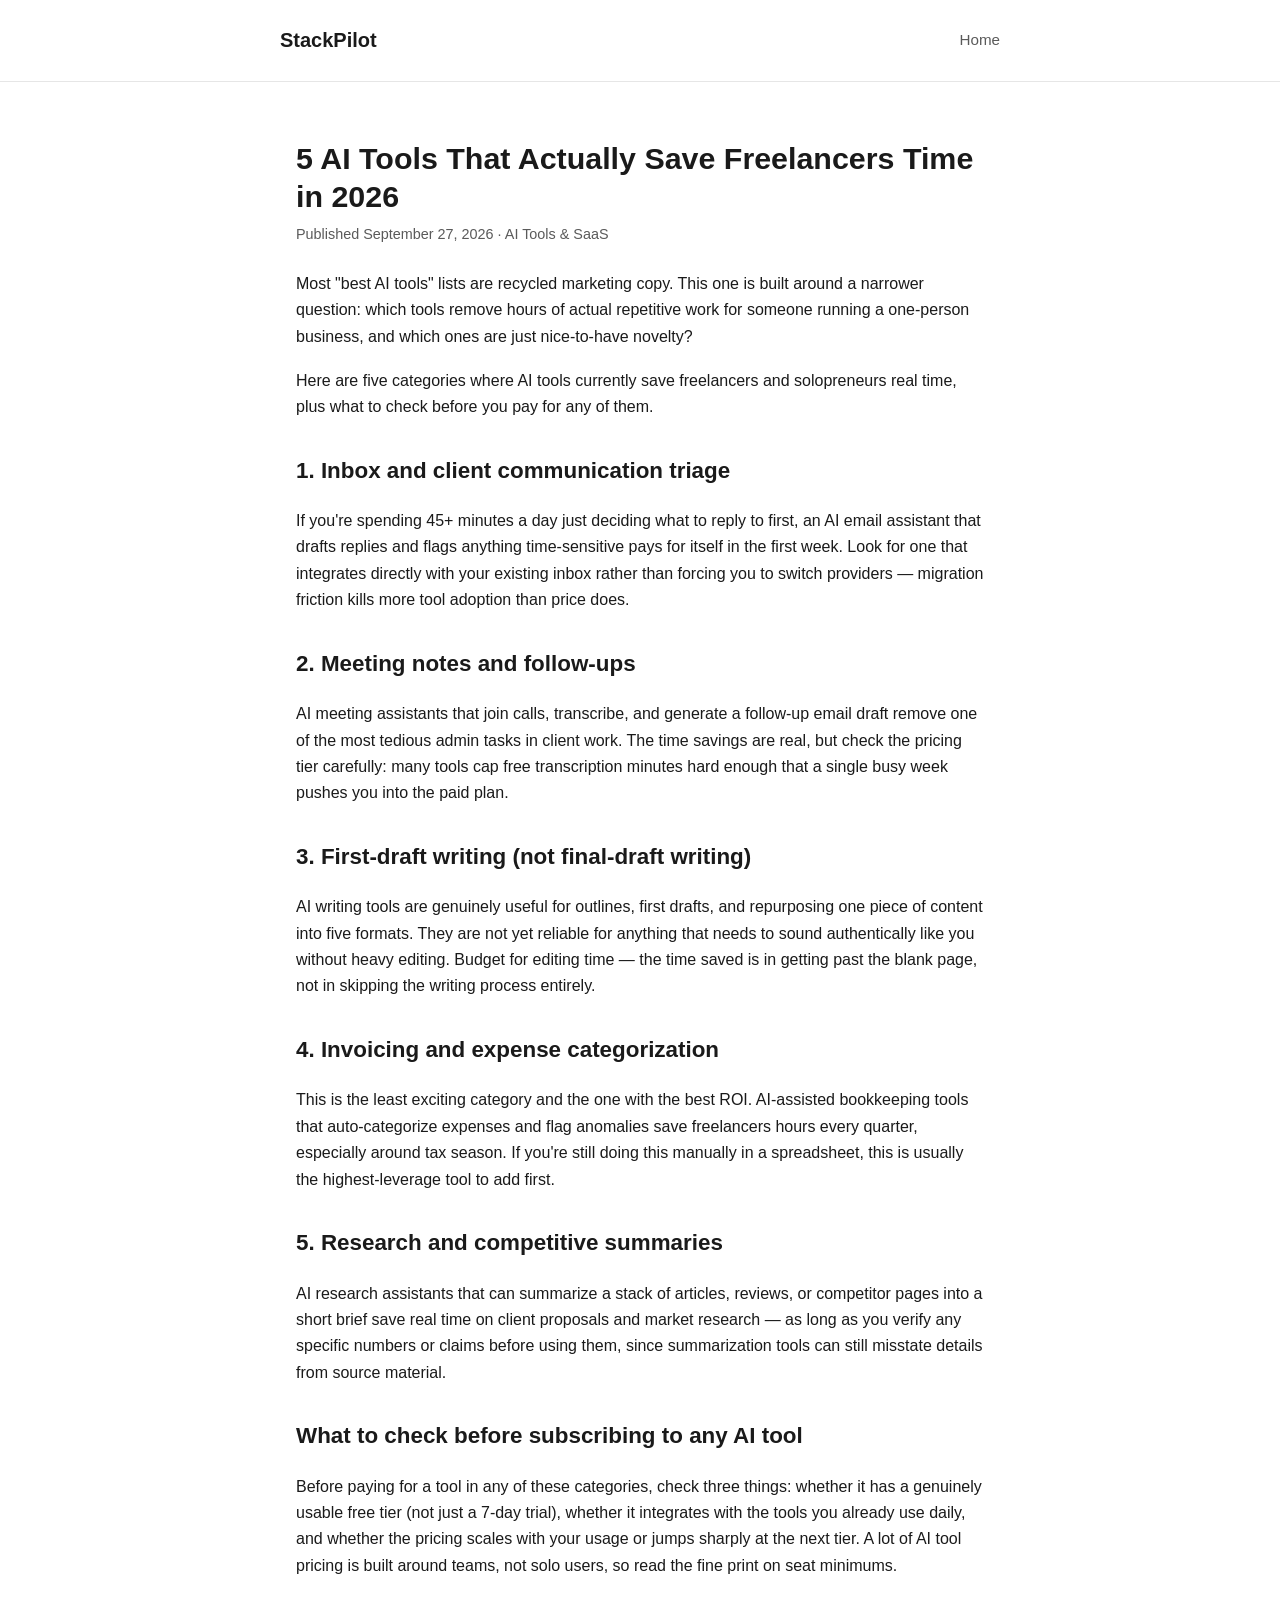
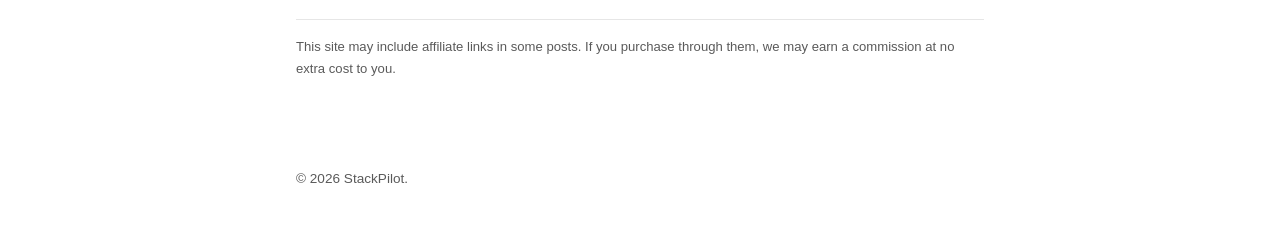
==== posts/ai-tools-that-actually-save-freelancers-time.html @ 928cd44a "Switch site to English, niche: AI tools & SaaS for solopreneurs (StackPilot)" ====
<!DOCTYPE html>
<html lang="en">
<head>
<meta charset="UTF-8">
<meta name="viewport" content="width=device-width, initial-scale=1.0">
<title>5 AI Tools That Actually Save Freelancers Time in 2026 | StackPilot</title>
<meta name="description" content="A no-hype comparison of AI tools solopreneurs and freelancers use to cut hours of repetitive work, with pricing and who each tool actually fits.">
<link rel="canonical" href="https://yunkwani.github.io/pagina1/posts/ai-tools-that-actually-save-freelancers-time.html">
<meta property="og:title" content="5 AI Tools That Actually Save Freelancers Time in 2026">
<meta property="og:description" content="A no-hype comparison of AI tools solopreneurs and freelancers use to cut hours of repetitive work.">
<meta property="og:type" content="article">
<link rel="stylesheet" href="../assets/style.css">
</head>
<body>
<header>
  <div class="wrap">
    <a class="brand" href="../index.html">StackPilot</a>
    <nav><a href="../index.html">Home</a></nav>
  </div>
</header>
<main>
<article>
  <h1>5 AI Tools That Actually Save Freelancers Time in 2026</h1>
  <p class="meta">Published September 27, 2026 · AI Tools & SaaS</p>

  <p>Most "best AI tools" lists are recycled marketing copy. This one is built around a narrower question: which tools remove hours of actual repetitive work for someone running a one-person business, and which ones are just nice-to-have novelty?</p>

  <p>Here are five categories where AI tools currently save freelancers and solopreneurs real time, plus what to check before you pay for any of them.</p>

  <h2>1. Inbox and client communication triage</h2>
  <p>If you're spending 45+ minutes a day just deciding what to reply to first, an AI email assistant that drafts replies and flags anything time-sensitive pays for itself in the first week. Look for one that integrates directly with your existing inbox rather than forcing you to switch providers — migration friction kills more tool adoption than price does.</p>

  <h2>2. Meeting notes and follow-ups</h2>
  <p>AI meeting assistants that join calls, transcribe, and generate a follow-up email draft remove one of the most tedious admin tasks in client work. The time savings are real, but check the pricing tier carefully: many tools cap free transcription minutes hard enough that a single busy week pushes you into the paid plan.</p>

  <h2>3. First-draft writing (not final-draft writing)</h2>
  <p>AI writing tools are genuinely useful for outlines, first drafts, and repurposing one piece of content into five formats. They are not yet reliable for anything that needs to sound authentically like you without heavy editing. Budget for editing time — the time saved is in getting past the blank page, not in skipping the writing process entirely.</p>

  <h2>4. Invoicing and expense categorization</h2>
  <p>This is the least exciting category and the one with the best ROI. AI-assisted bookkeeping tools that auto-categorize expenses and flag anomalies save freelancers hours every quarter, especially around tax season. If you're still doing this manually in a spreadsheet, this is usually the highest-leverage tool to add first.</p>

  <h2>5. Research and competitive summaries</h2>
  <p>AI research assistants that can summarize a stack of articles, reviews, or competitor pages into a short brief save real time on client proposals and market research — as long as you verify any specific numbers or claims before using them, since summarization tools can still misstate details from source material.</p>

  <h2>What to check before subscribing to any AI tool</h2>
  <p>Before paying for a tool in any of these categories, check three things: whether it has a genuinely usable free tier (not just a 7-day trial), whether it integrates with the tools you already use daily, and whether the pricing scales with your usage or jumps sharply at the next tier. A lot of AI tool pricing is built around teams, not solo users, so read the fine print on seat minimums.</p>

  <div class="affiliate-disclosure">
    This site may include affiliate links in some posts. If you purchase through them, we may earn a commission at no extra cost to you.
  </div>
</article>
</main>
<footer>
  &copy; 2026 StackPilot.
</footer>
</body>
</html>
---- assets/style.css ----
:root {
  --bg: #ffffff;
  --fg: #1a1a1a;
  --muted: #5a5a5a;
  --accent: #1a6b4a;
  --border: #e6e6e6;
  --max-width: 720px;
}

* { box-sizing: border-box; }

body {
  margin: 0;
  font-family: -apple-system, BlinkMacSystemFont, "Segoe UI", Roboto, Helvetica, Arial, sans-serif;
  color: var(--fg);
  background: var(--bg);
  line-height: 1.65;
}

header {
  border-bottom: 1px solid var(--border);
  padding: 1.5rem 1rem;
}

header .wrap {
  max-width: var(--max-width);
  margin: 0 auto;
  display: flex;
  justify-content: space-between;
  align-items: center;
}

header a.brand {
  font-weight: 700;
  font-size: 1.25rem;
  color: var(--fg);
  text-decoration: none;
}

nav a {
  color: var(--muted);
  text-decoration: none;
  margin-left: 1.25rem;
  font-size: 0.95rem;
}

nav a:hover { color: var(--accent); }

main {
  max-width: var(--max-width);
  margin: 0 auto;
  padding: 2rem 1rem 4rem;
}

h1 { font-size: 1.9rem; line-height: 1.25; margin-bottom: 0.5rem; }
h2 { font-size: 1.4rem; margin-top: 2rem; }

.meta {
  color: var(--muted);
  font-size: 0.9rem;
  margin-bottom: 1.5rem;
}

.post-list-item {
  padding: 1.25rem 0;
  border-bottom: 1px solid var(--border);
}

.post-list-item h2 {
  margin: 0 0 0.35rem;
  font-size: 1.2rem;
}

.post-list-item h2 a {
  color: var(--fg);
  text-decoration: none;
}

.post-list-item h2 a:hover { color: var(--accent); }

.post-list-item p { color: var(--muted); margin: 0; }

article p { margin: 0 0 1.1rem; }

.affiliate-disclosure {
  font-size: 0.82rem;
  color: var(--muted);
  border-top: 1px solid var(--border);
  margin-top: 2.5rem;
  padding-top: 1rem;
}

footer {
  max-width: var(--max-width);
  margin: 0 auto;
  padding: 1.5rem 1rem 3rem;
  color: var(--muted);
  font-size: 0.85rem;
}

.ad-slot {
  margin: 2rem 0;
  text-align: center;
  color: var(--muted);
  font-size: 0.75rem;
}

@media (prefers-color-scheme: dark) {
  :root {
    --bg: #12130f;
    --fg: #f1f1ec;
    --muted: #9a9a92;
    --border: #2a2b26;
  }
}
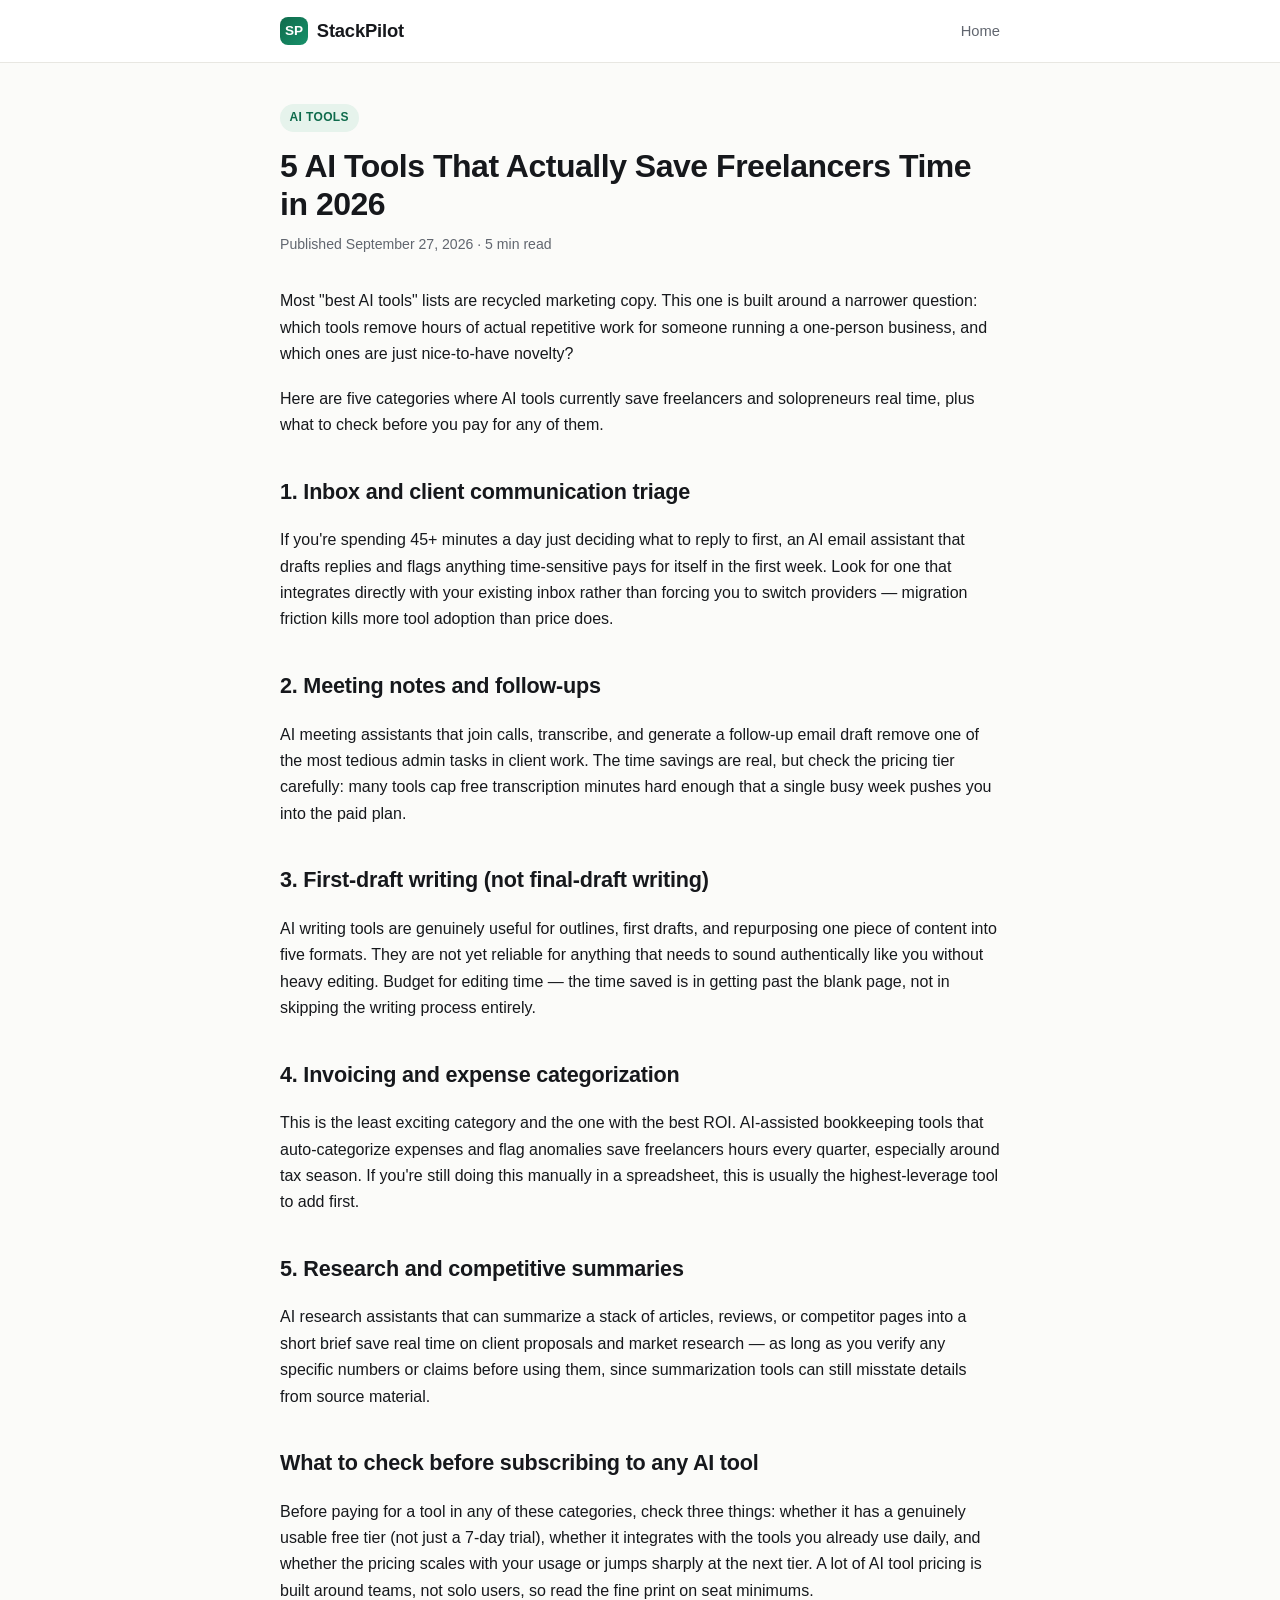
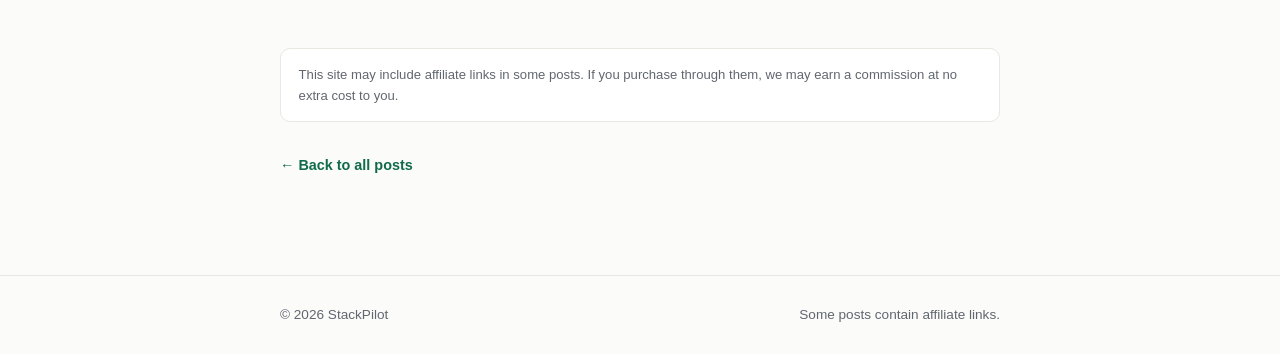
==== commit f9aa7f3c: "Redesign site: header logo, hero, post cards, tags, reading time" ====
--- a/posts/ai-tools-that-actually-save-freelancers-time.html
+++ b/posts/ai-tools-that-actually-save-freelancers-time.html
@@ -5,23 +5,25 @@
 <meta name="viewport" content="width=device-width, initial-scale=1.0">
 <title>5 AI Tools That Actually Save Freelancers Time in 2026 | StackPilot</title>
 <meta name="description" content="A no-hype comparison of AI tools solopreneurs and freelancers use to cut hours of repetitive work, with pricing and who each tool actually fits.">
-<link rel="canonical" href="https://yunkwani.github.io/pagina1/posts/ai-tools-that-actually-save-freelancers-time.html">
+<link rel="canonical" href="https://yunkwani.github.io/stackpilot/posts/ai-tools-that-actually-save-freelancers-time.html">
 <meta property="og:title" content="5 AI Tools That Actually Save Freelancers Time in 2026">
 <meta property="og:description" content="A no-hype comparison of AI tools solopreneurs and freelancers use to cut hours of repetitive work.">
 <meta property="og:type" content="article">
 <link rel="stylesheet" href="../assets/style.css">
+<script async src="https://pagead2.googlesyndication.com/pagead/js/adsbygoogle.js?client=ca-pub-8900400906289730" crossorigin="anonymous"></script>
 </head>
 <body>
-<header>
+<header class="site">
   <div class="wrap">
-    <a class="brand" href="../index.html">StackPilot</a>
-    <nav><a href="../index.html">Home</a></nav>
+    <a class="brand" href="../index.html"><span class="brand-mark">SP</span>StackPilot</a>
+    <nav class="site-nav"><a href="../index.html">Home</a></nav>
   </div>
 </header>
-<main>
+<main class="post-main">
 <article>
+  <span class="tag-chip">AI Tools</span>
   <h1>5 AI Tools That Actually Save Freelancers Time in 2026</h1>
-  <p class="meta">Published September 27, 2026 · AI Tools & SaaS</p>
+  <p class="meta">Published September 27, 2026 · 5 min read</p>
 
   <p>Most "best AI tools" lists are recycled marketing copy. This one is built around a narrower question: which tools remove hours of actual repetitive work for someone running a one-person business, and which ones are just nice-to-have novelty?</p>
 
@@ -48,10 +50,15 @@
   <div class="affiliate-disclosure">
     This site may include affiliate links in some posts. If you purchase through them, we may earn a commission at no extra cost to you.
   </div>
+
+  <a class="back-link" href="../index.html">&larr; Back to all posts</a>
 </article>
 </main>
-<footer>
-  &copy; 2026 StackPilot.
+<footer class="site">
+  <div class="wrap">
+    <span>&copy; 2026 StackPilot</span>
+    <span>Some posts contain affiliate links.</span>
+  </div>
 </footer>
 </body>
 </html>
--- a/assets/style.css
+++ b/assets/style.css
@@ -1,13 +1,19 @@
 :root {
-  --bg: #ffffff;
-  --fg: #1a1a1a;
-  --muted: #5a5a5a;
-  --accent: #1a6b4a;
-  --border: #e6e6e6;
-  --max-width: 720px;
+  --bg: #fbfbf9;
+  --surface: #ffffff;
+  --fg: #16181c;
+  --muted: #61666f;
+  --accent: #0f6b4c;
+  --accent-soft: #e6f3ec;
+  --border: #e8e7e2;
+  --shadow: 0 1px 2px rgba(20, 20, 20, 0.04), 0 8px 24px rgba(20, 20, 20, 0.05);
+  --max-width: 760px;
+  --radius: 14px;
 }
 
 * { box-sizing: border-box; }
+
+html { scroll-behavior: smooth; }
 
 body {
   margin: 0;
@@ -15,87 +21,213 @@
   color: var(--fg);
   background: var(--bg);
   line-height: 1.65;
-}
-
-header {
+  -webkit-font-smoothing: antialiased;
+}
+
+a { color: inherit; }
+
+header.site {
   border-bottom: 1px solid var(--border);
-  padding: 1.5rem 1rem;
-}
-
-header .wrap {
+  background: var(--surface);
+  position: sticky;
+  top: 0;
+  z-index: 10;
+}
+
+header.site .wrap {
   max-width: var(--max-width);
   margin: 0 auto;
   display: flex;
   justify-content: space-between;
   align-items: center;
-}
-
-header a.brand {
+  padding: 1rem 1.25rem;
+}
+
+a.brand {
+  display: flex;
+  align-items: center;
+  gap: 0.55rem;
   font-weight: 700;
-  font-size: 1.25rem;
+  font-size: 1.15rem;
   color: var(--fg);
   text-decoration: none;
-}
-
-nav a {
-  color: var(--muted);
-  text-decoration: none;
-  margin-left: 1.25rem;
-  font-size: 0.95rem;
-}
-
-nav a:hover { color: var(--accent); }
+  letter-spacing: -0.01em;
+}
+
+.brand-mark {
+  width: 28px;
+  height: 28px;
+  border-radius: 8px;
+  background: linear-gradient(135deg, var(--accent), #17916a);
+  display: flex;
+  align-items: center;
+  justify-content: center;
+  color: #fff;
+  font-size: 0.85rem;
+  font-weight: 800;
+  flex-shrink: 0;
+}
+
+nav.site-nav a {
+  color: var(--muted);
+  text-decoration: none;
+  margin-left: 1.5rem;
+  font-size: 0.92rem;
+  font-weight: 500;
+}
+
+nav.site-nav a:hover { color: var(--accent); }
+
+.hero {
+  max-width: var(--max-width);
+  margin: 0 auto;
+  padding: 3rem 1.25rem 2rem;
+}
+
+.hero .eyebrow {
+  display: inline-block;
+  font-size: 0.78rem;
+  font-weight: 700;
+  letter-spacing: 0.06em;
+  text-transform: uppercase;
+  color: var(--accent);
+  background: var(--accent-soft);
+  padding: 0.3rem 0.65rem;
+  border-radius: 999px;
+  margin-bottom: 1rem;
+}
+
+.hero h1 {
+  font-size: 2.3rem;
+  line-height: 1.15;
+  margin: 0 0 0.75rem;
+  letter-spacing: -0.02em;
+}
+
+.hero p.lede {
+  color: var(--muted);
+  font-size: 1.05rem;
+  max-width: 46ch;
+  margin: 0;
+}
 
 main {
   max-width: var(--max-width);
   margin: 0 auto;
-  padding: 2rem 1rem 4rem;
-}
-
-h1 { font-size: 1.9rem; line-height: 1.25; margin-bottom: 0.5rem; }
-h2 { font-size: 1.4rem; margin-top: 2rem; }
+  padding: 0 1.25rem 4rem;
+}
+
+main.post-main { padding-top: 2.5rem; }
+
+.tag-chip {
+  display: inline-block;
+  font-size: 0.75rem;
+  font-weight: 700;
+  letter-spacing: 0.03em;
+  text-transform: uppercase;
+  color: var(--accent);
+  background: var(--accent-soft);
+  padding: 0.25rem 0.6rem;
+  border-radius: 999px;
+  margin-bottom: 0.9rem;
+}
+
+article h1 {
+  font-size: 2rem;
+  line-height: 1.2;
+  margin: 0 0 0.6rem;
+  letter-spacing: -0.015em;
+}
 
 .meta {
   color: var(--muted);
-  font-size: 0.9rem;
-  margin-bottom: 1.5rem;
-}
-
-.post-list-item {
-  padding: 1.25rem 0;
-  border-bottom: 1px solid var(--border);
-}
-
-.post-list-item h2 {
-  margin: 0 0 0.35rem;
+  font-size: 0.88rem;
+  margin-bottom: 2rem;
+}
+
+.post-grid {
+  display: flex;
+  flex-direction: column;
+  gap: 1rem;
+}
+
+.post-card {
+  background: var(--surface);
+  border: 1px solid var(--border);
+  border-radius: var(--radius);
+  padding: 1.4rem 1.5rem;
+  box-shadow: var(--shadow);
+  transition: transform 0.15s ease, box-shadow 0.15s ease;
+}
+
+.post-card:hover {
+  transform: translateY(-2px);
+  box-shadow: 0 2px 4px rgba(20,20,20,0.06), 0 14px 30px rgba(20,20,20,0.08);
+}
+
+.post-card h2 {
+  margin: 0 0 0.5rem;
   font-size: 1.2rem;
-}
-
-.post-list-item h2 a {
+  letter-spacing: -0.01em;
+}
+
+.post-card h2 a {
   color: var(--fg);
   text-decoration: none;
 }
 
-.post-list-item h2 a:hover { color: var(--accent); }
-
-.post-list-item p { color: var(--muted); margin: 0; }
-
-article p { margin: 0 0 1.1rem; }
+.post-card h2 a:hover { color: var(--accent); }
+
+.post-card p.excerpt {
+  color: var(--muted);
+  margin: 0 0 0.85rem;
+  font-size: 0.96rem;
+}
+
+.post-card .read-more {
+  font-size: 0.85rem;
+  font-weight: 600;
+  color: var(--accent);
+  text-decoration: none;
+}
+
+article p { margin: 0 0 1.15rem; }
+article h2 { font-size: 1.35rem; margin-top: 2.2rem; letter-spacing: -0.01em; }
 
 .affiliate-disclosure {
   font-size: 0.82rem;
   color: var(--muted);
+  background: var(--surface);
+  border: 1px solid var(--border);
+  border-radius: 10px;
+  margin-top: 2.75rem;
+  padding: 0.9rem 1.1rem;
+}
+
+.back-link {
+  display: inline-block;
+  margin-top: 2rem;
+  font-size: 0.9rem;
+  font-weight: 600;
+  color: var(--accent);
+  text-decoration: none;
+}
+
+footer.site {
   border-top: 1px solid var(--border);
-  margin-top: 2.5rem;
-  padding-top: 1rem;
-}
-
-footer {
-  max-width: var(--max-width);
-  margin: 0 auto;
-  padding: 1.5rem 1rem 3rem;
+  margin-top: 2rem;
+}
+
+footer.site .wrap {
+  max-width: var(--max-width);
+  margin: 0 auto;
+  padding: 1.75rem 1.25rem;
   color: var(--muted);
   font-size: 0.85rem;
+  display: flex;
+  justify-content: space-between;
+  flex-wrap: wrap;
+  gap: 0.5rem;
 }
 
 .ad-slot {
@@ -105,11 +237,20 @@
   font-size: 0.75rem;
 }
 
+@media (max-width: 480px) {
+  .hero h1 { font-size: 1.85rem; }
+  article h1 { font-size: 1.6rem; }
+}
+
 @media (prefers-color-scheme: dark) {
   :root {
-    --bg: #12130f;
+    --bg: #101211;
+    --surface: #171917;
     --fg: #f1f1ec;
     --muted: #9a9a92;
     --border: #2a2b26;
+    --accent: #34d399;
+    --accent-soft: rgba(52, 211, 153, 0.12);
+    --shadow: 0 1px 2px rgba(0,0,0,0.3), 0 8px 24px rgba(0,0,0,0.35);
   }
 }
